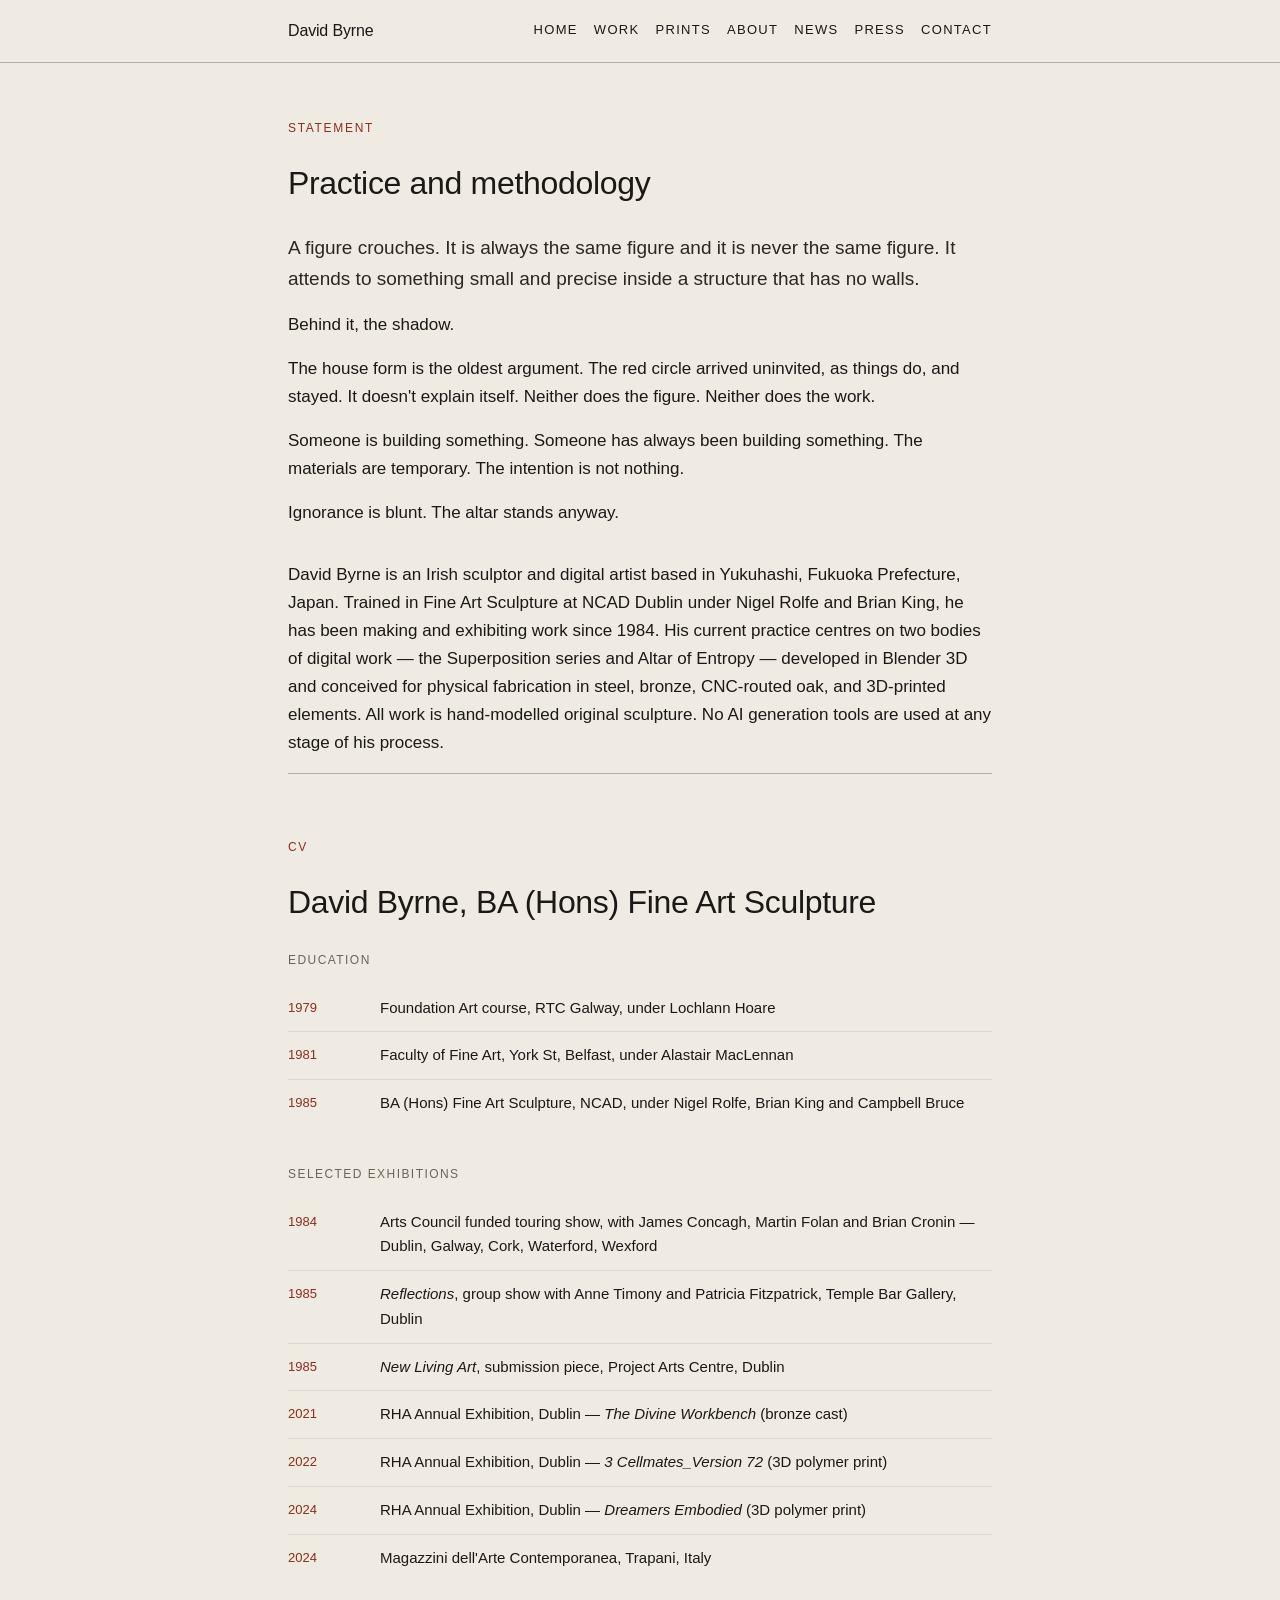
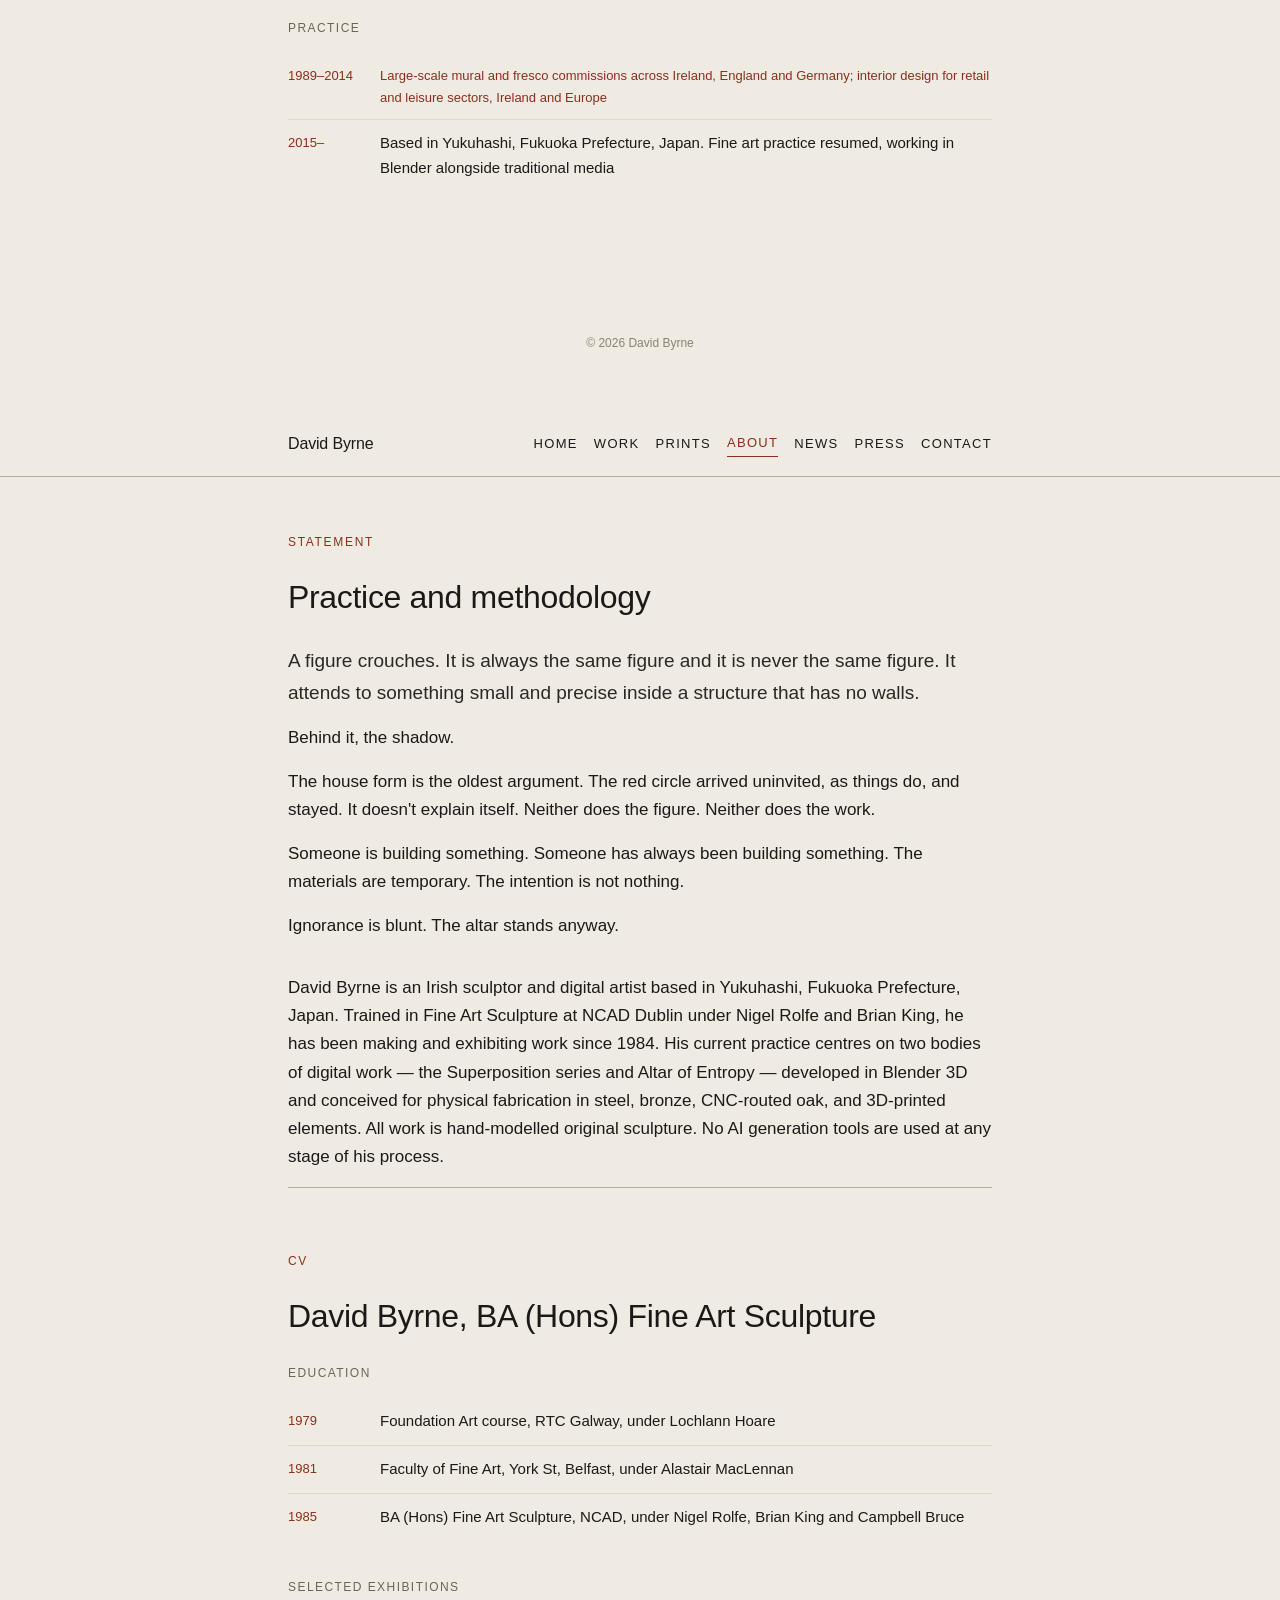
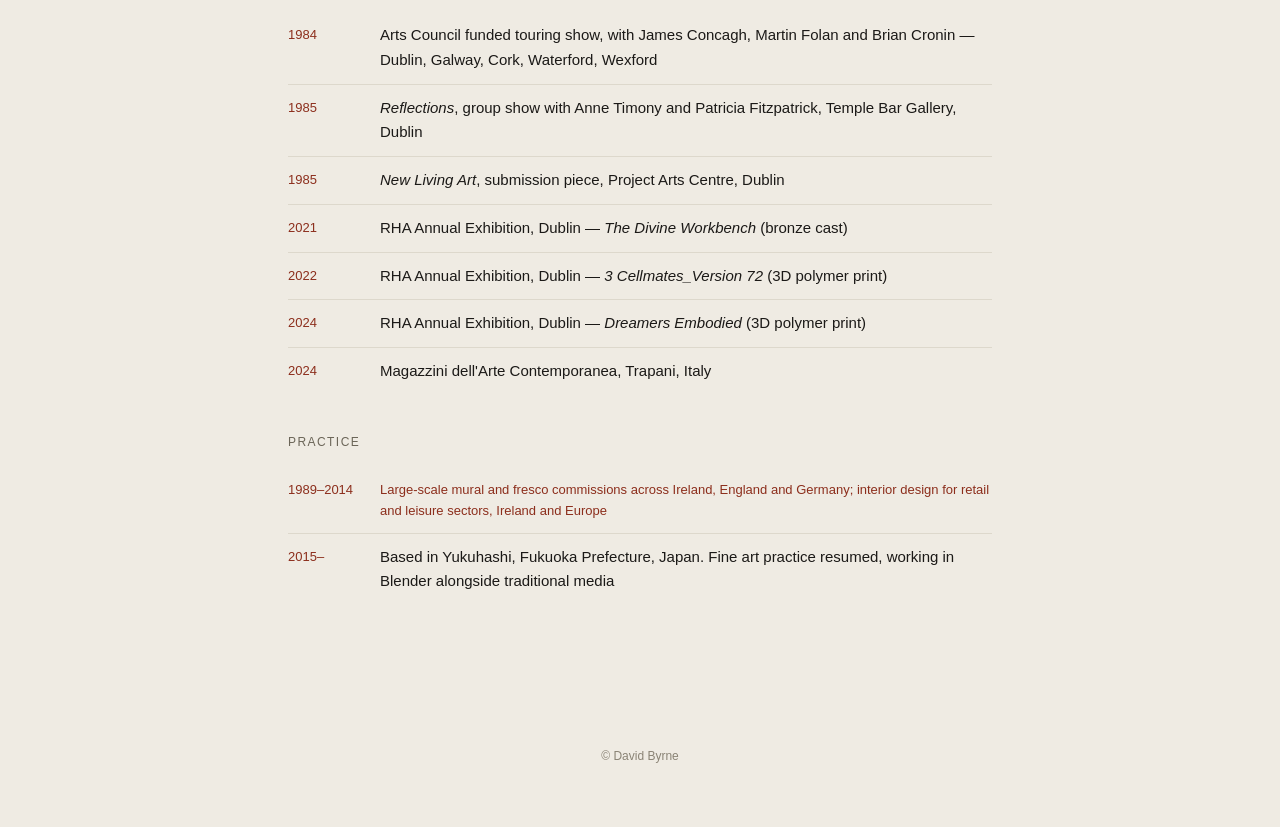
==== about.html @ a26ca807 "Update about.html" ====
<!DOCTYPE html>
<html lang="en">
<head>
<meta charset="UTF-8">
<meta name="viewport" content="width=device-width, initial-scale=1.0">
<title>About — David Byrne</title>
<meta name="description" content="David Byrne — artist statement and CV. Fine Art Sculpture, NCAD. Based in Yukuhashi, Fukuoka Prefecture, Japan.">
<link rel="stylesheet" href="style.css">
</head>
<body>

  <nav class="site-nav">
    <div class="nav-inner">
      <a href="index.html" class="nav-logo">David Byrne</a>
      <ul class="nav-links">
        <li><a href="index.html">Home</a></li>
        <li><a href="work.html">Work</a></li>
        <li><a href="prints.html">Prints</a></li>
        <li><a href="about.html">ABOUT</a></li>
        <li><a href="news.html">News</a></li>
        <li><a href="press.html">Press</a></li>
        <li><a href="contact.html">Contact</a></li>
      </ul>
    </div>
  </nav>

  <div class="wrap">

    <section id="statement" class="page-header" style="border-top:none;">
      <p class="eyebrow">Statement</p>
      <h2>Practice and methodology</h2>
      <p class="lede">A figure crouches. It is always the same figure and it is never the same figure. It attends to something small and precise inside a structure that has no walls.</p>
      <p>Behind it, the shadow.</p>
      <p>The house form is the oldest argument. The red circle arrived uninvited, as things do, and stayed. It doesn't explain itself. Neither does the figure. Neither does the work.</p>
      <p>Someone is building something. Someone has always been building something. The materials are temporary. The intention is not nothing.</p>
      <p>Ignorance is blunt. The altar stands anyway.</p>
      <p style="margin-top: 2em;">David Byrne is an Irish sculptor and digital artist based in Yukuhashi, Fukuoka Prefecture, Japan. Trained in Fine Art Sculpture at NCAD Dublin under Nigel Rolfe and Brian King, he has been making and exhibiting work since 1984. His current practice centres on two bodies of digital work — the Superposition series and Altar of Entropy — developed in Blender 3D and conceived for physical fabrication in steel, bronze, CNC-routed oak, and 3D-printed elements. All work is hand-modelled original sculpture. No AI generation tools are used at any stage of his process.</p>
    </section>

    <section id="cv">
      <p class="eyebrow">CV</p>
      <h2>David Byrne, BA (Hons) Fine Art Sculpture</h2>

      <div class="cv-group">
        <h3>Education</h3>
        <div class="cv-row"><div class="cv-year">1979</div><div class="cv-detail">Foundation Art course, RTC Galway, under Lochlann Hoare</div></div>
        <div class="cv-row"><div class="cv-year">1981</div><div class="cv-detail">Faculty of Fine Art, York St, Belfast, under Alastair MacLennan</div></div>
        <div class="cv-row"><div class="cv-year">1985</div><div class="cv-detail"><b>BA (Hons) Fine Art Sculpture</b>, NCAD, under Nigel Rolfe, Brian King and Campbell Bruce</div></div>
      </div>

      <div class="cv-group">
        <h3>Selected exhibitions</h3>
        <div class="cv-row"><div class="cv-year">1984</div><div class="cv-detail">Arts Council funded touring show, with James Concagh, Martin Folan and Brian Cronin — Dublin, Galway, Cork, Waterford, Wexford</div></div>
        <div class="cv-row"><div class="cv-year">1985</div><div class="cv-detail"><i>Reflections</i>, group show with Anne Timony and Patricia Fitzpatrick, Temple Bar Gallery, Dublin</div></div>
        <div class="cv-row"><div class="cv-year">1985</div><div class="cv-detail"><i>New Living Art</i>, submission piece, Project Arts Centre, Dublin</div></div>
        <div class="cv-row"><div class="cv-year">2021</div><div class="cv-detail">RHA Annual Exhibition, Dublin — <i>The Divine Workbench</i> (bronze cast)</div></div>
        <div class="cv-row"><div class="cv-year">2022</div><div class="cv-detail">RHA Annual Exhibition, Dublin — <i>3 Cellmates_Version 72</i> (3D polymer print)</div></div>
        <div class="cv-row"><div class="cv-year">2024</div><div class="cv-detail">RHA Annual Exhibition, Dublin — <i>Dreamers Embodied</i> (3D polymer print)</div></div>
        <div class="cv-row"><div class="cv-year">2024</div><div class="cv-detail">Magazzini dell'Arte Contemporanea, Trapani, Italy</div></div>
      </div>

      <div class="cv-group">
        <h3>Practice</h3>
        <div class="cv-row"><div class="cv-year">1989–2014</div><div class="cv-year">Large-scale mural and fresco commissions across Ireland, England and Germany; interior design for retail and leisure sectors, Ireland and Europe</div></div>
        <div class="cv-row"><div class="cv-year">2015–</div><div class="cv-detail">Based in Yukuhashi, Fukuoka Prefecture, Japan. Fine art practice resumed, working in Blender alongside traditional media</div></div>
      </div>
    </section>

  </div>

  <footer>© <span id="year"></span> David Byrne</footer>
  <script>document.getElementById('year').textContent = new Date().getFullYear();</script>

</body>
</html><!DOCTYPE html>
<html lang="en">
<head>
<meta charset="UTF-8">
<meta name="viewport" content="width=device-width, initial-scale=1.0">
<title>About — David Byrne</title>
<meta name="description" content="David Byrne — artist statement and CV. Fine Art Sculpture, NCAD. Based in Yukuhashi, Fukuoka Prefecture, Japan.">
<link rel="stylesheet" href="style.css">
</head>
<body>

  <nav class="site-nav">
    <div class="nav-inner">
      <a href="index.html" class="nav-logo">David Byrne</a>
      <ul class="nav-links">
        <li><a href="index.html">Home</a></li>
        <li><a href="work.html">Work</a></li>
        <li><a href="prints.html">Prints</a></li>
        <li><a href="about.html" class="active">About</a></li>
        <li><a href="news.html">News</a></li>
        <li><a href="press.html">Press</a></li>
        <li><a href="contact.html">Contact</a></li>
      </ul>
    </div>
  </nav>

  <div class="wrap">

    <section id="statement" class="page-header" style="border-top:none;">
      <p class="eyebrow">Statement</p>
      <h2>Practice and methodology</h2>
      <p class="lede">A figure crouches. It is always the same figure and it is never the same figure. It attends to something small and precise inside a structure that has no walls.</p>
      <p>Behind it, the shadow.</p>
      <p>The house form is the oldest argument. The red circle arrived uninvited, as things do, and stayed. It doesn't explain itself. Neither does the figure. Neither does the work.</p>
      <p>Someone is building something. Someone has always been building something. The materials are temporary. The intention is not nothing.</p>
      <p>Ignorance is blunt. The altar stands anyway.</p>
      <p style="margin-top: 2em;">David Byrne is an Irish sculptor and digital artist based in Yukuhashi, Fukuoka Prefecture, Japan. Trained in Fine Art Sculpture at NCAD Dublin under Nigel Rolfe and Brian King, he has been making and exhibiting work since 1984. His current practice centres on two bodies of digital work — the Superposition series and Altar of Entropy — developed in Blender 3D and conceived for physical fabrication in steel, bronze, CNC-routed oak, and 3D-printed elements. All work is hand-modelled original sculpture. No AI generation tools are used at any stage of his process.</p>
    </section>

    <section id="cv">
      <p class="eyebrow">CV</p>
      <h2>David Byrne, BA (Hons) Fine Art Sculpture</h2>

      <div class="cv-group">
        <h3>Education</h3>
        <div class="cv-row"><div class="cv-year">1979</div><div class="cv-detail">Foundation Art course, RTC Galway, under Lochlann Hoare</div></div>
        <div class="cv-row"><div class="cv-year">1981</div><div class="cv-detail">Faculty of Fine Art, York St, Belfast, under Alastair MacLennan</div></div>
        <div class="cv-row"><div class="cv-year">1985</div><div class="cv-detail"><b>BA (Hons) Fine Art Sculpture</b>, NCAD, under Nigel Rolfe, Brian King and Campbell Bruce</div></div>
      </div>

      <div class="cv-group">
        <h3>Selected exhibitions</h3>
        <div class="cv-row"><div class="cv-year">1984</div><div class="cv-detail">Arts Council funded touring show, with James Concagh, Martin Folan and Brian Cronin — Dublin, Galway, Cork, Waterford, Wexford</div></div>
        <div class="cv-row"><div class="cv-year">1985</div><div class="cv-detail"><i>Reflections</i>, group show with Anne Timony and Patricia Fitzpatrick, Temple Bar Gallery, Dublin</div></div>
        <div class="cv-row"><div class="cv-year">1985</div><div class="cv-detail"><i>New Living Art</i>, submission piece, Project Arts Centre, Dublin</div></div>
        <div class="cv-row"><div class="cv-year">2021</div><div class="cv-detail">RHA Annual Exhibition, Dublin — <i>The Divine Workbench</i> (bronze cast)</div></div>
        <div class="cv-row"><div class="cv-year">2022</div><div class="cv-detail">RHA Annual Exhibition, Dublin — <i>3 Cellmates_Version 72</i> (3D polymer print)</div></div>
        <div class="cv-row"><div class="cv-year">2024</div><div class="cv-detail">RHA Annual Exhibition, Dublin — <i>Dreamers Embodied</i> (3D polymer print)</div></div>
        <div class="cv-row"><div class="cv-year">2024</div><div class="cv-detail">Magazzini dell'Arte Contemporanea, Trapani, Italy</div></div>
      </div>

      <div class="cv-group">
        <h3>Practice</h3>
        <div class="cv-row"><div class="cv-year">1989–2014</div><div class="cv-year">Large-scale mural and fresco commissions across Ireland, England and Germany; interior design for retail and leisure sectors, Ireland and Europe</div></div>
        <div class="cv-row"><div class="cv-year">2015–</div><div class="cv-detail">Based in Yukuhashi, Fukuoka Prefecture, Japan. Fine art practice resumed, working in Blender alongside traditional media</div></div>
      </div>
    </section>

  </div>

  <footer>© <span id="year"></span> David Byrne</footer>
  <script>document.getElementById('year').textContent = new Date().getFullYear();</script>

</body>
</html>
---- style.css ----
:root{
  --paper: #EFEBE3;
  --ink: #1B1917;
  --oxide: #8C2E1C;
  --stone: #B7AF9F;
  --bone: #F7F4EE;
}
*{box-sizing:border-box;}
html{scroll-behavior:smooth;}
body{
  margin:0;
  background:var(--paper);
  color:var(--ink);
  font-family:Tahoma, Geneva, sans-serif;
  font-size:17px;
  line-height:1.65;
  -webkit-font-smoothing:antialiased;
}
a{color:var(--oxide);}
.wrap{max-width:760px;margin:0 auto;padding:0 28px;}

/* ---- Navigation ---- */
.site-nav{
  position:sticky;
  top:0;
  z-index:20;
  background:var(--paper);
  border-bottom:1px solid var(--stone);
}
.site-nav .nav-inner{
  max-width:760px;
  margin:0 auto;
  padding:18px 28px;
  display:flex;
  align-items:center;
  justify-content:space-between;
  flex-wrap:wrap;
  gap:12px;
}
.nav-logo{
  font-family:Tahoma, Geneva, sans-serif;
  font-weight:500;
  font-size:16px;
  color:var(--ink);
  text-decoration:none;
  letter-spacing:-0.01em;
}
.nav-links{
  display:flex;
  flex-wrap:wrap;
  gap:16px;
  list-style:none;
  margin:0;
  padding:0;
  font-size:13px;
  text-transform:uppercase;
  letter-spacing:0.1em;
}
.nav-links li{position:relative;display:flex;align-items:center;}
.nav-links a{
  color:var(--ink);
  text-decoration:none;
  padding-bottom:2px;
}
.nav-links a.active{
  color:var(--oxide);
  border-bottom:1px solid var(--oxide);
}
@media (max-width:600px){
  .site-nav .nav-inner{padding:14px 22px;}
  .nav-links{gap:12px;font-size:11px;}
}

/* ---- Hero ---- */
.hero{
  position:relative;
  padding:90px 28px 90px;
  overflow:hidden;
}
.hero-inner{
  position:relative;
  max-width:760px;
  margin:0 auto;
}
.hero-shadow{
  position:absolute;
  left:-4%;
  top:38%;
  font-family:Tahoma, Geneva, sans-serif;
  font-weight:300;
  font-size:clamp(90px, 22vw, 260px);
  color:var(--ink);
  opacity:0.06;
  letter-spacing:-0.02em;
  white-space:nowrap;
  transform:skewX(-11deg) scaleY(1.5);
  transform-origin:left top;
  pointer-events:none;
  z-index:0;
}
.signature-block{
  position:relative;
  left:50%;
  right:50%;
  margin-left:-50vw;
  margin-right:-50vw;
  width:100vw;
  margin-bottom:28px;
  z-index:1;
}
.signature-img{
  width:100%;
  max-width:100%;
  height:auto;
  display:block;
}
.hero-name{
  position:relative;
  z-index:1;
  font-family:Tahoma, Geneva, sans-serif;
  font-weight:500;
  font-size:clamp(42px, 7vw, 68px);
  line-height:1.02;
  letter-spacing:-0.01em;
  margin:0;
}
.hero-tag{
  position:relative;
  z-index:1;
  font-family:Tahoma, Geneva, sans-serif;
  font-size:13px;
  text-transform:uppercase;
  letter-spacing:0.12em;
  color:var(--oxide);
  margin:18px 0 0;
}
.hero-desc{
  position:relative;
  z-index:1;
  max-width:480px;
  margin:26px 0 0;
  color:#3a3733;
}
.hero-cta{
  position:relative;
  z-index:1;
  display:inline-block;
  margin-top:26px;
  font-family:Tahoma, Geneva, sans-serif;
  font-size:14px;
  text-transform:uppercase;
  letter-spacing:0.1em;
  color:var(--oxide);
  text-decoration:none;
  border-bottom:1px solid var(--oxide);
  padding-bottom:2px;
}

/* ---- Section rhythm ---- */
section{padding:64px 0;border-top:1px solid var(--stone);}
.page-header{padding:56px 0 0;}
.eyebrow{
  font-family:Tahoma, Geneva, sans-serif;
  font-size:12px;
  text-transform:uppercase;
  letter-spacing:0.14em;
  color:var(--oxide);
  margin:0 0 18px;
}
h2{
  font-family:Tahoma, Geneva, sans-serif;
  font-weight:500;
  font-size:32px;
  margin:0 0 22px;
  letter-spacing:-0.01em;
}
p{margin:0 0 16px;}
.lede{font-size:19px;color:#2a2724;}

/* ---- Work cards ---- */
.work-block{margin-bottom:56px;}
.work-block:last-child{margin-bottom:0;}
figure.grid-item{margin:0;}
figure.grid-item figcaption{
  font-family:Tahoma, Geneva, sans-serif;
  font-size:11px;
  color:#6b6558;
  margin-top:6px;
  letter-spacing:0.02em;
}
.work-img{
  width:100%;
  display:block;
  border:1px solid var(--stone);
  background:var(--bone);
}
.work-caption{
  font-family:Tahoma, Geneva, sans-serif;
  font-size:12px;
  color:#6b6558;
  margin:10px 0 20px;
  letter-spacing:0.02em;
}
.work-text{max-width:600px;}

/* ---- Altar of Entropy motif ---- */
.altar-motif{
  width:100%;
  aspect-ratio:16/9;
  background:var(--ink);
  border:1px solid var(--stone);
  margin-bottom:10px;
  position:relative;
  overflow:hidden;
}
.altar-motif svg{width:100%;height:100%;display:block;}
.cube-grid{
  display:grid;
  grid-template-columns:1fr 1fr 1fr;
  gap:8px;
  margin-bottom:16px;
}
.cube-grid .work-img{
  width:100%;
  aspect-ratio:16/10;
  object-fit:cover;
}
@media (max-width:600px){
  .cube-grid{grid-template-columns:1fr;}
}
.dreamers-grid{
  display:grid;
  grid-template-columns:1fr 1fr;
  gap:8px;
  margin-bottom:16px;
}
.dreamers-grid .work-img{
  width:100%;
  aspect-ratio:4/3;
  object-fit:cover;
}
@media (max-width:600px){
  .dreamers-grid{grid-template-columns:1fr;}
}
.video-frame{
  position:relative;
  width:100%;
  aspect-ratio:16/9;
  background:var(--ink);
  border:1px solid var(--stone);
  overflow:hidden;
}
.video-frame iframe{
  position:absolute;
  top:0;left:0;
  width:100%;
  height:100%;
  border:0;
}
.placeholder-note{
  font-family:Tahoma, Geneva, sans-serif;
  font-size:11px;
  color:#8a8375;
  letter-spacing:0.02em;
}

/* ---- Work index ---- */
.work-index{
  list-style:none;
  margin:0;
  padding:0;
}
.work-index li{
  border-top:1px solid var(--stone);
  padding:22px 0;
}
.work-index li:first-child{border-top:none;}
.work-index a{
  display:flex;
  justify-content:space-between;
  align-items:baseline;
  text-decoration:none;
  color:var(--ink);
  font-family:Tahoma, Geneva, sans-serif;
  font-size:20px;
}
.work-index a:hover{color:var(--oxide);}
.work-index .work-index-meta{
  font-size:12px;
  text-transform:uppercase;
  letter-spacing:0.1em;
  color:#6b6558;
}

/* ---- CV / timeline ---- */
.cv-group{margin-bottom:38px;}
.cv-group h3{
  font-family:Tahoma, Geneva, sans-serif;
  font-size:12px;
  text-transform:uppercase;
  letter-spacing:0.12em;
  color:#6b6558;
  margin:0 0 14px;
  font-weight:500;
}
.cv-row{
  display:grid;
  grid-template-columns:74px 1fr;
  gap:18px;
  padding:11px 0;
  border-bottom:1px solid #ddd8cc;
}
.cv-row:last-child{border-bottom:none;}
.cv-year{
  font-family:Tahoma, Geneva, sans-serif;
  font-size:13px;
  color:var(--oxide);
  padding-top:1px;
}
.cv-detail b{font-weight:500;}
.cv-detail{font-size:15px;}

/* ---- Contact ---- */
.contact-links{
  display:flex;
  flex-direction:column;
  gap:10px;
  font-family:Tahoma, Geneva, sans-serif;
  font-size:15px;
  margin-bottom:36px;
}
.contact-links a{text-decoration:none;border-bottom:1px solid var(--oxide);}
.contact-form{
  display:flex;
  flex-direction:column;
  gap:6px;
  max-width:520px;
}
.contact-form label{
  font-family:Tahoma, Geneva, sans-serif;
  font-size:12px;
  text-transform:uppercase;
  letter-spacing:0.1em;
  color:#6b6558;
  margin-top:14px;
}
.contact-form input[type="text"],
.contact-form input[type="email"],
.contact-form textarea{
  font-family:Tahoma, Geneva, sans-serif;
  font-size:15px;
  color:var(--ink);
  background:var(--bone);
  border:1px solid var(--stone);
  padding:10px 12px;
  resize:vertical;
}
.contact-form input:focus,
.contact-form textarea:focus{
  outline:none;
  border-color:var(--oxide);
}
.contact-form button{
  align-self:flex-start;
  margin-top:20px;
  font-family:Tahoma, Geneva, sans-serif;
  font-size:14px;
  text-transform:uppercase;
  letter-spacing:0.1em;
  color:var(--paper);
  background:var(--oxide);
  border:none;
  padding:12px 26px;
  cursor:pointer;
}
.contact-form button:hover{opacity:0.9;}

footer{
  padding:40px 28px 60px;
  font-family:Tahoma, Geneva, sans-serif;
  font-size:12px;
  color:#8a8375;
  text-align:center;
}

@media (max-width:600px){
  .hero{padding:60px 22px 60px;}
  section{padding:48px 0;}
  .wrap{padding:0 22px;}
}
---- style.css ----
:root{
  --paper: #EFEBE3;
  --ink: #1B1917;
  --oxide: #8C2E1C;
  --stone: #B7AF9F;
  --bone: #F7F4EE;
}
*{box-sizing:border-box;}
html{scroll-behavior:smooth;}
body{
  margin:0;
  background:var(--paper);
  color:var(--ink);
  font-family:Tahoma, Geneva, sans-serif;
  font-size:17px;
  line-height:1.65;
  -webkit-font-smoothing:antialiased;
}
a{color:var(--oxide);}
.wrap{max-width:760px;margin:0 auto;padding:0 28px;}

/* ---- Navigation ---- */
.site-nav{
  position:sticky;
  top:0;
  z-index:20;
  background:var(--paper);
  border-bottom:1px solid var(--stone);
}
.site-nav .nav-inner{
  max-width:760px;
  margin:0 auto;
  padding:18px 28px;
  display:flex;
  align-items:center;
  justify-content:space-between;
  flex-wrap:wrap;
  gap:12px;
}
.nav-logo{
  font-family:Tahoma, Geneva, sans-serif;
  font-weight:500;
  font-size:16px;
  color:var(--ink);
  text-decoration:none;
  letter-spacing:-0.01em;
}
.nav-links{
  display:flex;
  flex-wrap:wrap;
  gap:16px;
  list-style:none;
  margin:0;
  padding:0;
  font-size:13px;
  text-transform:uppercase;
  letter-spacing:0.1em;
}
.nav-links li{position:relative;display:flex;align-items:center;}
.nav-links a{
  color:var(--ink);
  text-decoration:none;
  padding-bottom:2px;
}
.nav-links a.active{
  color:var(--oxide);
  border-bottom:1px solid var(--oxide);
}
@media (max-width:600px){
  .site-nav .nav-inner{padding:14px 22px;}
  .nav-links{gap:12px;font-size:11px;}
}

/* ---- Hero ---- */
.hero{
  position:relative;
  padding:90px 28px 90px;
  overflow:hidden;
}
.hero-inner{
  position:relative;
  max-width:760px;
  margin:0 auto;
}
.hero-shadow{
  position:absolute;
  left:-4%;
  top:38%;
  font-family:Tahoma, Geneva, sans-serif;
  font-weight:300;
  font-size:clamp(90px, 22vw, 260px);
  color:var(--ink);
  opacity:0.06;
  letter-spacing:-0.02em;
  white-space:nowrap;
  transform:skewX(-11deg) scaleY(1.5);
  transform-origin:left top;
  pointer-events:none;
  z-index:0;
}
.signature-block{
  position:relative;
  left:50%;
  right:50%;
  margin-left:-50vw;
  margin-right:-50vw;
  width:100vw;
  margin-bottom:28px;
  z-index:1;
}
.signature-img{
  width:100%;
  max-width:100%;
  height:auto;
  display:block;
}
.hero-name{
  position:relative;
  z-index:1;
  font-family:Tahoma, Geneva, sans-serif;
  font-weight:500;
  font-size:clamp(42px, 7vw, 68px);
  line-height:1.02;
  letter-spacing:-0.01em;
  margin:0;
}
.hero-tag{
  position:relative;
  z-index:1;
  font-family:Tahoma, Geneva, sans-serif;
  font-size:13px;
  text-transform:uppercase;
  letter-spacing:0.12em;
  color:var(--oxide);
  margin:18px 0 0;
}
.hero-desc{
  position:relative;
  z-index:1;
  max-width:480px;
  margin:26px 0 0;
  color:#3a3733;
}
.hero-cta{
  position:relative;
  z-index:1;
  display:inline-block;
  margin-top:26px;
  font-family:Tahoma, Geneva, sans-serif;
  font-size:14px;
  text-transform:uppercase;
  letter-spacing:0.1em;
  color:var(--oxide);
  text-decoration:none;
  border-bottom:1px solid var(--oxide);
  padding-bottom:2px;
}

/* ---- Section rhythm ---- */
section{padding:64px 0;border-top:1px solid var(--stone);}
.page-header{padding:56px 0 0;}
.eyebrow{
  font-family:Tahoma, Geneva, sans-serif;
  font-size:12px;
  text-transform:uppercase;
  letter-spacing:0.14em;
  color:var(--oxide);
  margin:0 0 18px;
}
h2{
  font-family:Tahoma, Geneva, sans-serif;
  font-weight:500;
  font-size:32px;
  margin:0 0 22px;
  letter-spacing:-0.01em;
}
p{margin:0 0 16px;}
.lede{font-size:19px;color:#2a2724;}

/* ---- Work cards ---- */
.work-block{margin-bottom:56px;}
.work-block:last-child{margin-bottom:0;}
figure.grid-item{margin:0;}
figure.grid-item figcaption{
  font-family:Tahoma, Geneva, sans-serif;
  font-size:11px;
  color:#6b6558;
  margin-top:6px;
  letter-spacing:0.02em;
}
.work-img{
  width:100%;
  display:block;
  border:1px solid var(--stone);
  background:var(--bone);
}
.work-caption{
  font-family:Tahoma, Geneva, sans-serif;
  font-size:12px;
  color:#6b6558;
  margin:10px 0 20px;
  letter-spacing:0.02em;
}
.work-text{max-width:600px;}

/* ---- Altar of Entropy motif ---- */
.altar-motif{
  width:100%;
  aspect-ratio:16/9;
  background:var(--ink);
  border:1px solid var(--stone);
  margin-bottom:10px;
  position:relative;
  overflow:hidden;
}
.altar-motif svg{width:100%;height:100%;display:block;}
.cube-grid{
  display:grid;
  grid-template-columns:1fr 1fr 1fr;
  gap:8px;
  margin-bottom:16px;
}
.cube-grid .work-img{
  width:100%;
  aspect-ratio:16/10;
  object-fit:cover;
}
@media (max-width:600px){
  .cube-grid{grid-template-columns:1fr;}
}
.dreamers-grid{
  display:grid;
  grid-template-columns:1fr 1fr;
  gap:8px;
  margin-bottom:16px;
}
.dreamers-grid .work-img{
  width:100%;
  aspect-ratio:4/3;
  object-fit:cover;
}
@media (max-width:600px){
  .dreamers-grid{grid-template-columns:1fr;}
}
.video-frame{
  position:relative;
  width:100%;
  aspect-ratio:16/9;
  background:var(--ink);
  border:1px solid var(--stone);
  overflow:hidden;
}
.video-frame iframe{
  position:absolute;
  top:0;left:0;
  width:100%;
  height:100%;
  border:0;
}
.placeholder-note{
  font-family:Tahoma, Geneva, sans-serif;
  font-size:11px;
  color:#8a8375;
  letter-spacing:0.02em;
}

/* ---- Work index ---- */
.work-index{
  list-style:none;
  margin:0;
  padding:0;
}
.work-index li{
  border-top:1px solid var(--stone);
  padding:22px 0;
}
.work-index li:first-child{border-top:none;}
.work-index a{
  display:flex;
  justify-content:space-between;
  align-items:baseline;
  text-decoration:none;
  color:var(--ink);
  font-family:Tahoma, Geneva, sans-serif;
  font-size:20px;
}
.work-index a:hover{color:var(--oxide);}
.work-index .work-index-meta{
  font-size:12px;
  text-transform:uppercase;
  letter-spacing:0.1em;
  color:#6b6558;
}

/* ---- CV / timeline ---- */
.cv-group{margin-bottom:38px;}
.cv-group h3{
  font-family:Tahoma, Geneva, sans-serif;
  font-size:12px;
  text-transform:uppercase;
  letter-spacing:0.12em;
  color:#6b6558;
  margin:0 0 14px;
  font-weight:500;
}
.cv-row{
  display:grid;
  grid-template-columns:74px 1fr;
  gap:18px;
  padding:11px 0;
  border-bottom:1px solid #ddd8cc;
}
.cv-row:last-child{border-bottom:none;}
.cv-year{
  font-family:Tahoma, Geneva, sans-serif;
  font-size:13px;
  color:var(--oxide);
  padding-top:1px;
}
.cv-detail b{font-weight:500;}
.cv-detail{font-size:15px;}

/* ---- Contact ---- */
.contact-links{
  display:flex;
  flex-direction:column;
  gap:10px;
  font-family:Tahoma, Geneva, sans-serif;
  font-size:15px;
  margin-bottom:36px;
}
.contact-links a{text-decoration:none;border-bottom:1px solid var(--oxide);}
.contact-form{
  display:flex;
  flex-direction:column;
  gap:6px;
  max-width:520px;
}
.contact-form label{
  font-family:Tahoma, Geneva, sans-serif;
  font-size:12px;
  text-transform:uppercase;
  letter-spacing:0.1em;
  color:#6b6558;
  margin-top:14px;
}
.contact-form input[type="text"],
.contact-form input[type="email"],
.contact-form textarea{
  font-family:Tahoma, Geneva, sans-serif;
  font-size:15px;
  color:var(--ink);
  background:var(--bone);
  border:1px solid var(--stone);
  padding:10px 12px;
  resize:vertical;
}
.contact-form input:focus,
.contact-form textarea:focus{
  outline:none;
  border-color:var(--oxide);
}
.contact-form button{
  align-self:flex-start;
  margin-top:20px;
  font-family:Tahoma, Geneva, sans-serif;
  font-size:14px;
  text-transform:uppercase;
  letter-spacing:0.1em;
  color:var(--paper);
  background:var(--oxide);
  border:none;
  padding:12px 26px;
  cursor:pointer;
}
.contact-form button:hover{opacity:0.9;}

footer{
  padding:40px 28px 60px;
  font-family:Tahoma, Geneva, sans-serif;
  font-size:12px;
  color:#8a8375;
  text-align:center;
}

@media (max-width:600px){
  .hero{padding:60px 22px 60px;}
  section{padding:48px 0;}
  .wrap{padding:0 22px;}
}
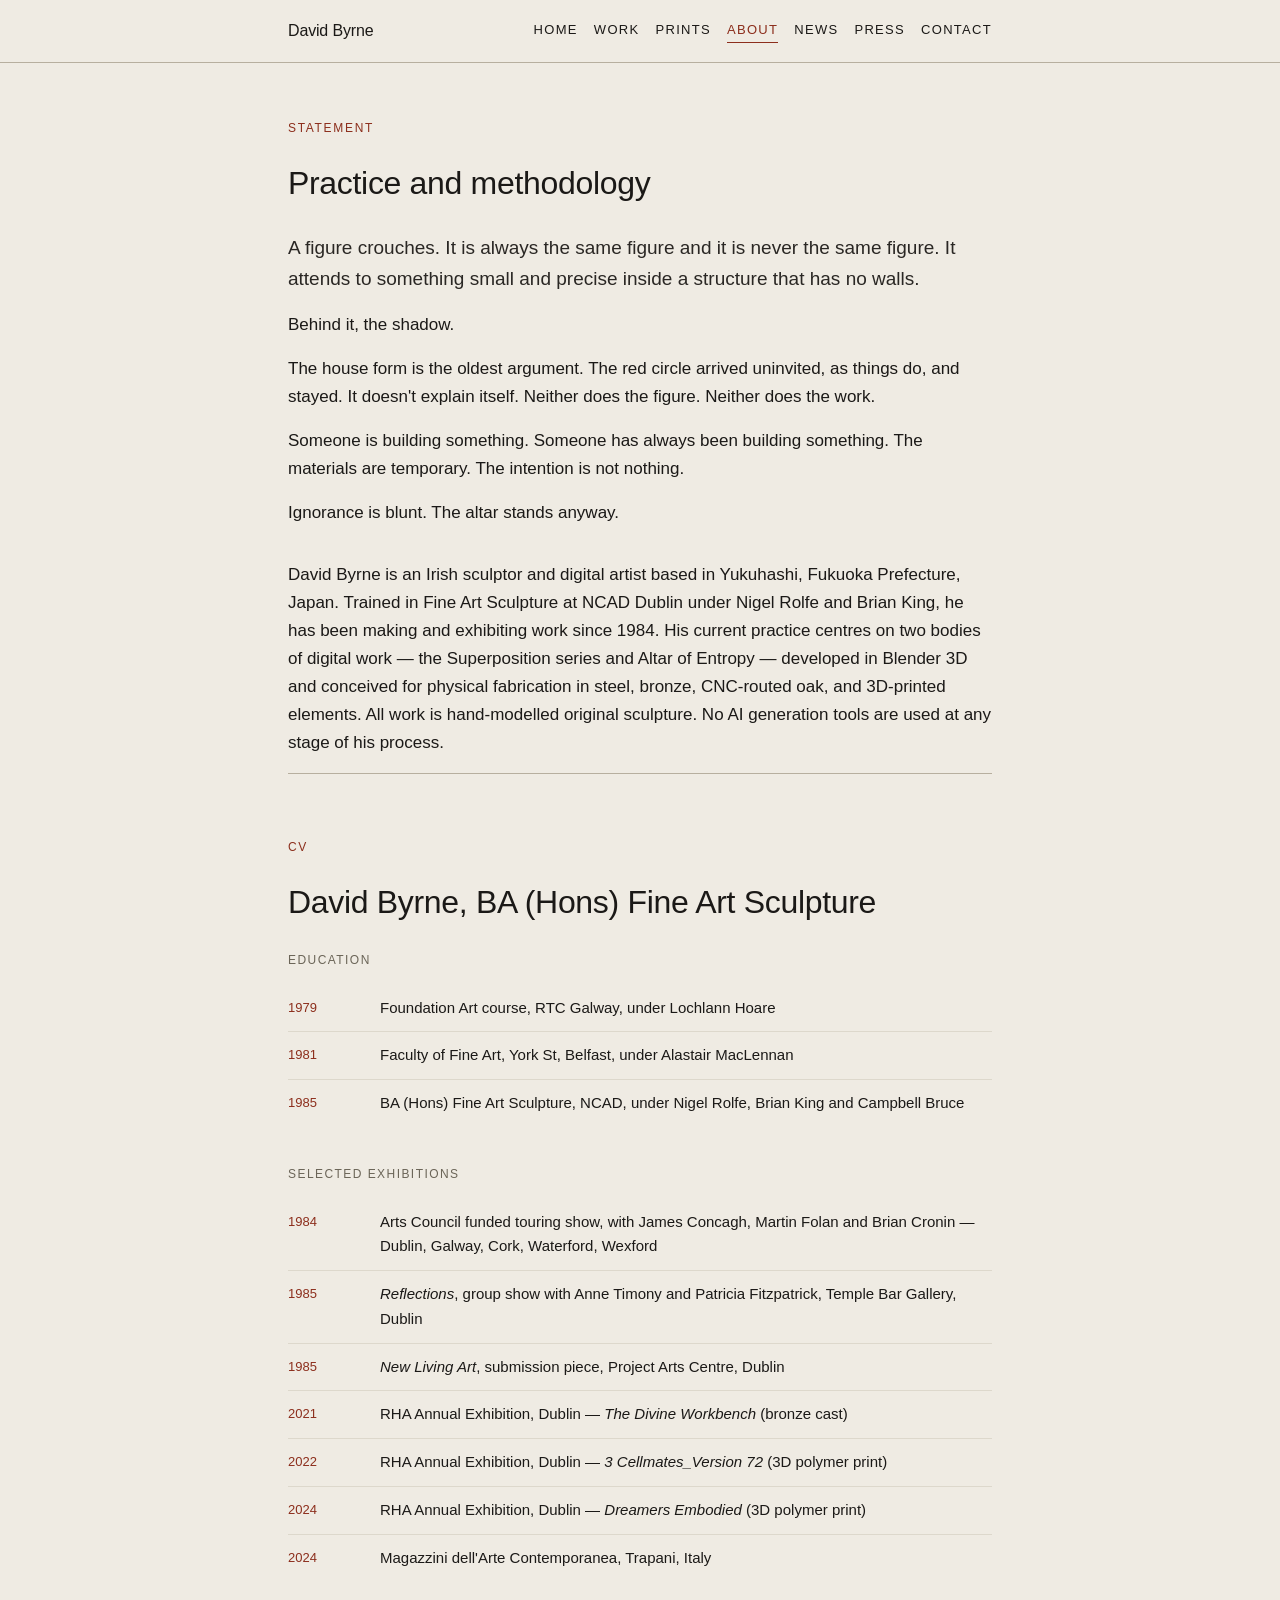
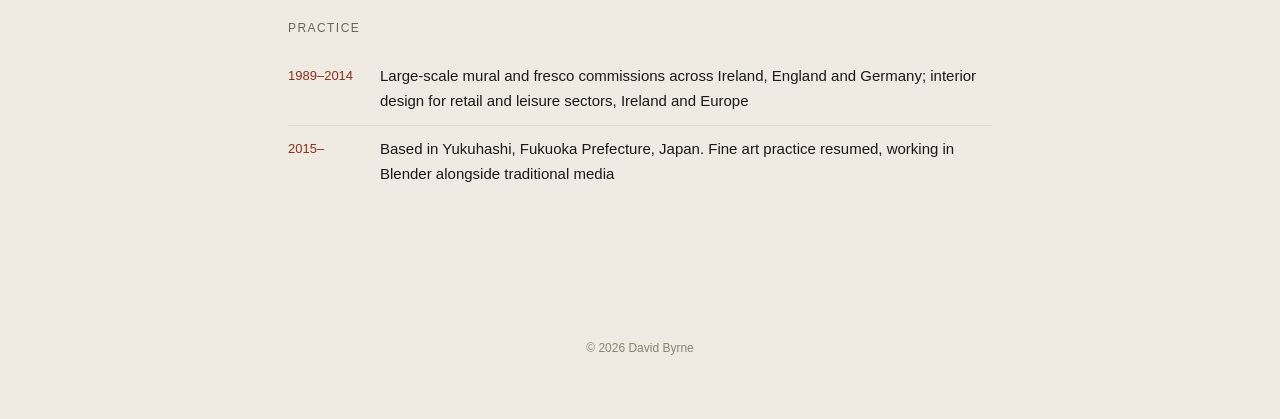
==== commit 6528cdd3: "Update about.html" ====
--- a/about.html
+++ b/about.html
@@ -1,78 +1,4 @@
 <!DOCTYPE html>
-<html lang="en">
-<head>
-<meta charset="UTF-8">
-<meta name="viewport" content="width=device-width, initial-scale=1.0">
-<title>About — David Byrne</title>
-<meta name="description" content="David Byrne — artist statement and CV. Fine Art Sculpture, NCAD. Based in Yukuhashi, Fukuoka Prefecture, Japan.">
-<link rel="stylesheet" href="style.css">
-</head>
-<body>
-
-  <nav class="site-nav">
-    <div class="nav-inner">
-      <a href="index.html" class="nav-logo">David Byrne</a>
-      <ul class="nav-links">
-        <li><a href="index.html">Home</a></li>
-        <li><a href="work.html">Work</a></li>
-        <li><a href="prints.html">Prints</a></li>
-        <li><a href="about.html">ABOUT</a></li>
-        <li><a href="news.html">News</a></li>
-        <li><a href="press.html">Press</a></li>
-        <li><a href="contact.html">Contact</a></li>
-      </ul>
-    </div>
-  </nav>
-
-  <div class="wrap">
-
-    <section id="statement" class="page-header" style="border-top:none;">
-      <p class="eyebrow">Statement</p>
-      <h2>Practice and methodology</h2>
-      <p class="lede">A figure crouches. It is always the same figure and it is never the same figure. It attends to something small and precise inside a structure that has no walls.</p>
-      <p>Behind it, the shadow.</p>
-      <p>The house form is the oldest argument. The red circle arrived uninvited, as things do, and stayed. It doesn't explain itself. Neither does the figure. Neither does the work.</p>
-      <p>Someone is building something. Someone has always been building something. The materials are temporary. The intention is not nothing.</p>
-      <p>Ignorance is blunt. The altar stands anyway.</p>
-      <p style="margin-top: 2em;">David Byrne is an Irish sculptor and digital artist based in Yukuhashi, Fukuoka Prefecture, Japan. Trained in Fine Art Sculpture at NCAD Dublin under Nigel Rolfe and Brian King, he has been making and exhibiting work since 1984. His current practice centres on two bodies of digital work — the Superposition series and Altar of Entropy — developed in Blender 3D and conceived for physical fabrication in steel, bronze, CNC-routed oak, and 3D-printed elements. All work is hand-modelled original sculpture. No AI generation tools are used at any stage of his process.</p>
-    </section>
-
-    <section id="cv">
-      <p class="eyebrow">CV</p>
-      <h2>David Byrne, BA (Hons) Fine Art Sculpture</h2>
-
-      <div class="cv-group">
-        <h3>Education</h3>
-        <div class="cv-row"><div class="cv-year">1979</div><div class="cv-detail">Foundation Art course, RTC Galway, under Lochlann Hoare</div></div>
-        <div class="cv-row"><div class="cv-year">1981</div><div class="cv-detail">Faculty of Fine Art, York St, Belfast, under Alastair MacLennan</div></div>
-        <div class="cv-row"><div class="cv-year">1985</div><div class="cv-detail"><b>BA (Hons) Fine Art Sculpture</b>, NCAD, under Nigel Rolfe, Brian King and Campbell Bruce</div></div>
-      </div>
-
-      <div class="cv-group">
-        <h3>Selected exhibitions</h3>
-        <div class="cv-row"><div class="cv-year">1984</div><div class="cv-detail">Arts Council funded touring show, with James Concagh, Martin Folan and Brian Cronin — Dublin, Galway, Cork, Waterford, Wexford</div></div>
-        <div class="cv-row"><div class="cv-year">1985</div><div class="cv-detail"><i>Reflections</i>, group show with Anne Timony and Patricia Fitzpatrick, Temple Bar Gallery, Dublin</div></div>
-        <div class="cv-row"><div class="cv-year">1985</div><div class="cv-detail"><i>New Living Art</i>, submission piece, Project Arts Centre, Dublin</div></div>
-        <div class="cv-row"><div class="cv-year">2021</div><div class="cv-detail">RHA Annual Exhibition, Dublin — <i>The Divine Workbench</i> (bronze cast)</div></div>
-        <div class="cv-row"><div class="cv-year">2022</div><div class="cv-detail">RHA Annual Exhibition, Dublin — <i>3 Cellmates_Version 72</i> (3D polymer print)</div></div>
-        <div class="cv-row"><div class="cv-year">2024</div><div class="cv-detail">RHA Annual Exhibition, Dublin — <i>Dreamers Embodied</i> (3D polymer print)</div></div>
-        <div class="cv-row"><div class="cv-year">2024</div><div class="cv-detail">Magazzini dell'Arte Contemporanea, Trapani, Italy</div></div>
-      </div>
-
-      <div class="cv-group">
-        <h3>Practice</h3>
-        <div class="cv-row"><div class="cv-year">1989–2014</div><div class="cv-year">Large-scale mural and fresco commissions across Ireland, England and Germany; interior design for retail and leisure sectors, Ireland and Europe</div></div>
-        <div class="cv-row"><div class="cv-year">2015–</div><div class="cv-detail">Based in Yukuhashi, Fukuoka Prefecture, Japan. Fine art practice resumed, working in Blender alongside traditional media</div></div>
-      </div>
-    </section>
-
-  </div>
-
-  <footer>© <span id="year"></span> David Byrne</footer>
-  <script>document.getElementById('year').textContent = new Date().getFullYear();</script>
-
-</body>
-</html><!DOCTYPE html>
 <html lang="en">
 <head>
 <meta charset="UTF-8">
@@ -135,7 +61,7 @@
 
       <div class="cv-group">
         <h3>Practice</h3>
-        <div class="cv-row"><div class="cv-year">1989–2014</div><div class="cv-year">Large-scale mural and fresco commissions across Ireland, England and Germany; interior design for retail and leisure sectors, Ireland and Europe</div></div>
+        <div class="cv-row"><div class="cv-year">1989–2014</div><div class="cv-detail">Large-scale mural and fresco commissions across Ireland, England and Germany; interior design for retail and leisure sectors, Ireland and Europe</div></div>
         <div class="cv-row"><div class="cv-year">2015–</div><div class="cv-detail">Based in Yukuhashi, Fukuoka Prefecture, Japan. Fine art practice resumed, working in Blender alongside traditional media</div></div>
       </div>
     </section>
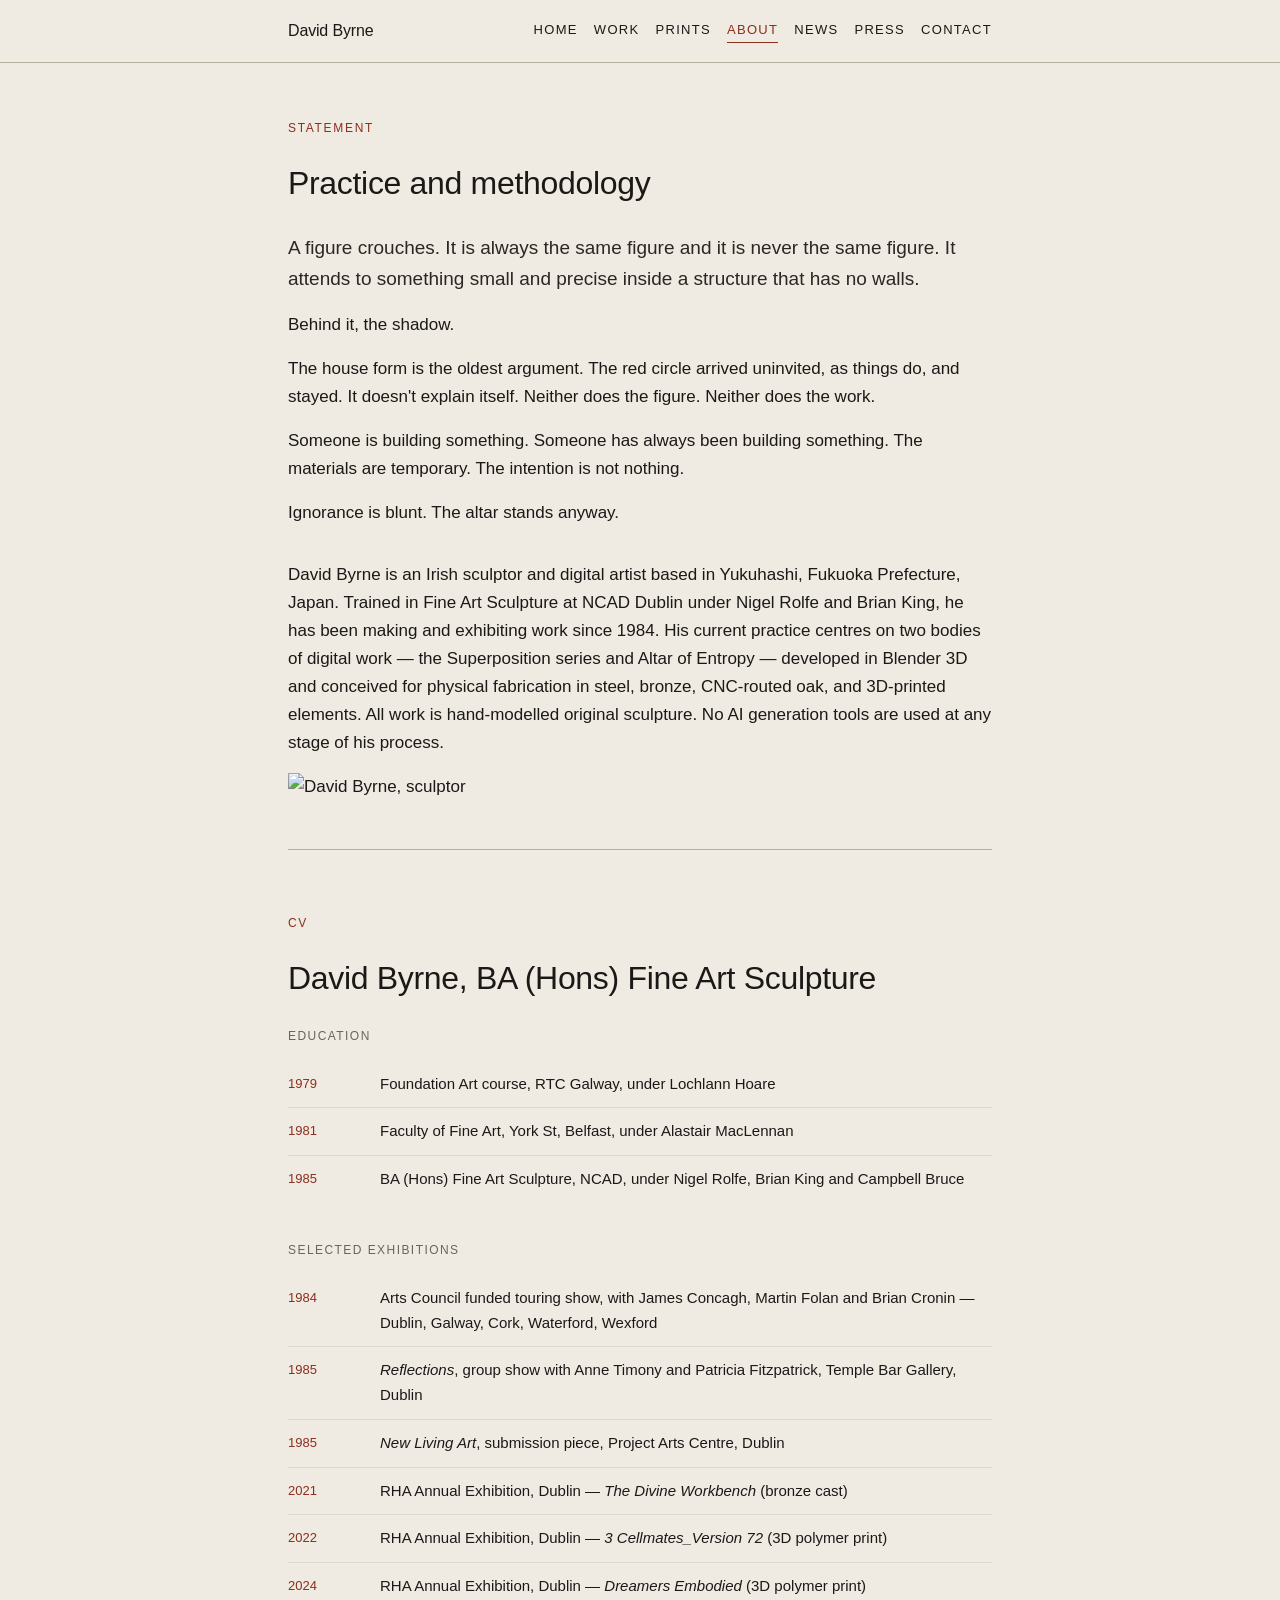
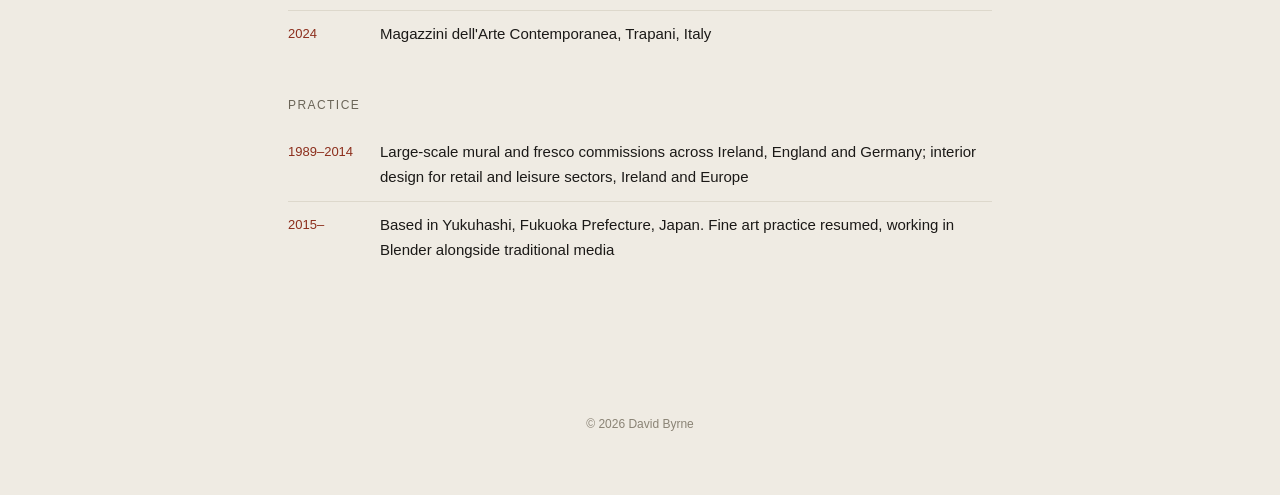
==== commit 7c5782c7: "Update about.html" ====
--- a/about.html
+++ b/about.html
@@ -37,6 +37,10 @@
       <p style="margin-top: 2em;">David Byrne is an Irish sculptor and digital artist based in Yukuhashi, Fukuoka Prefecture, Japan. Trained in Fine Art Sculpture at NCAD Dublin under Nigel Rolfe and Brian King, he has been making and exhibiting work since 1984. His current practice centres on two bodies of digital work — the Superposition series and Altar of Entropy — developed in Blender 3D and conceived for physical fabrication in steel, bronze, CNC-routed oak, and 3D-printed elements. All work is hand-modelled original sculpture. No AI generation tools are used at any stage of his process.</p>
     </section>
 
+    <figure style="margin:0 0 48px;max-width:420px;">
+      <img src="assets/slash_david.png" alt="David Byrne, sculptor" style="width:100%;display:block;">
+    </figure>
+
     <section id="cv">
       <p class="eyebrow">CV</p>
       <h2>David Byrne, BA (Hons) Fine Art Sculpture</h2>
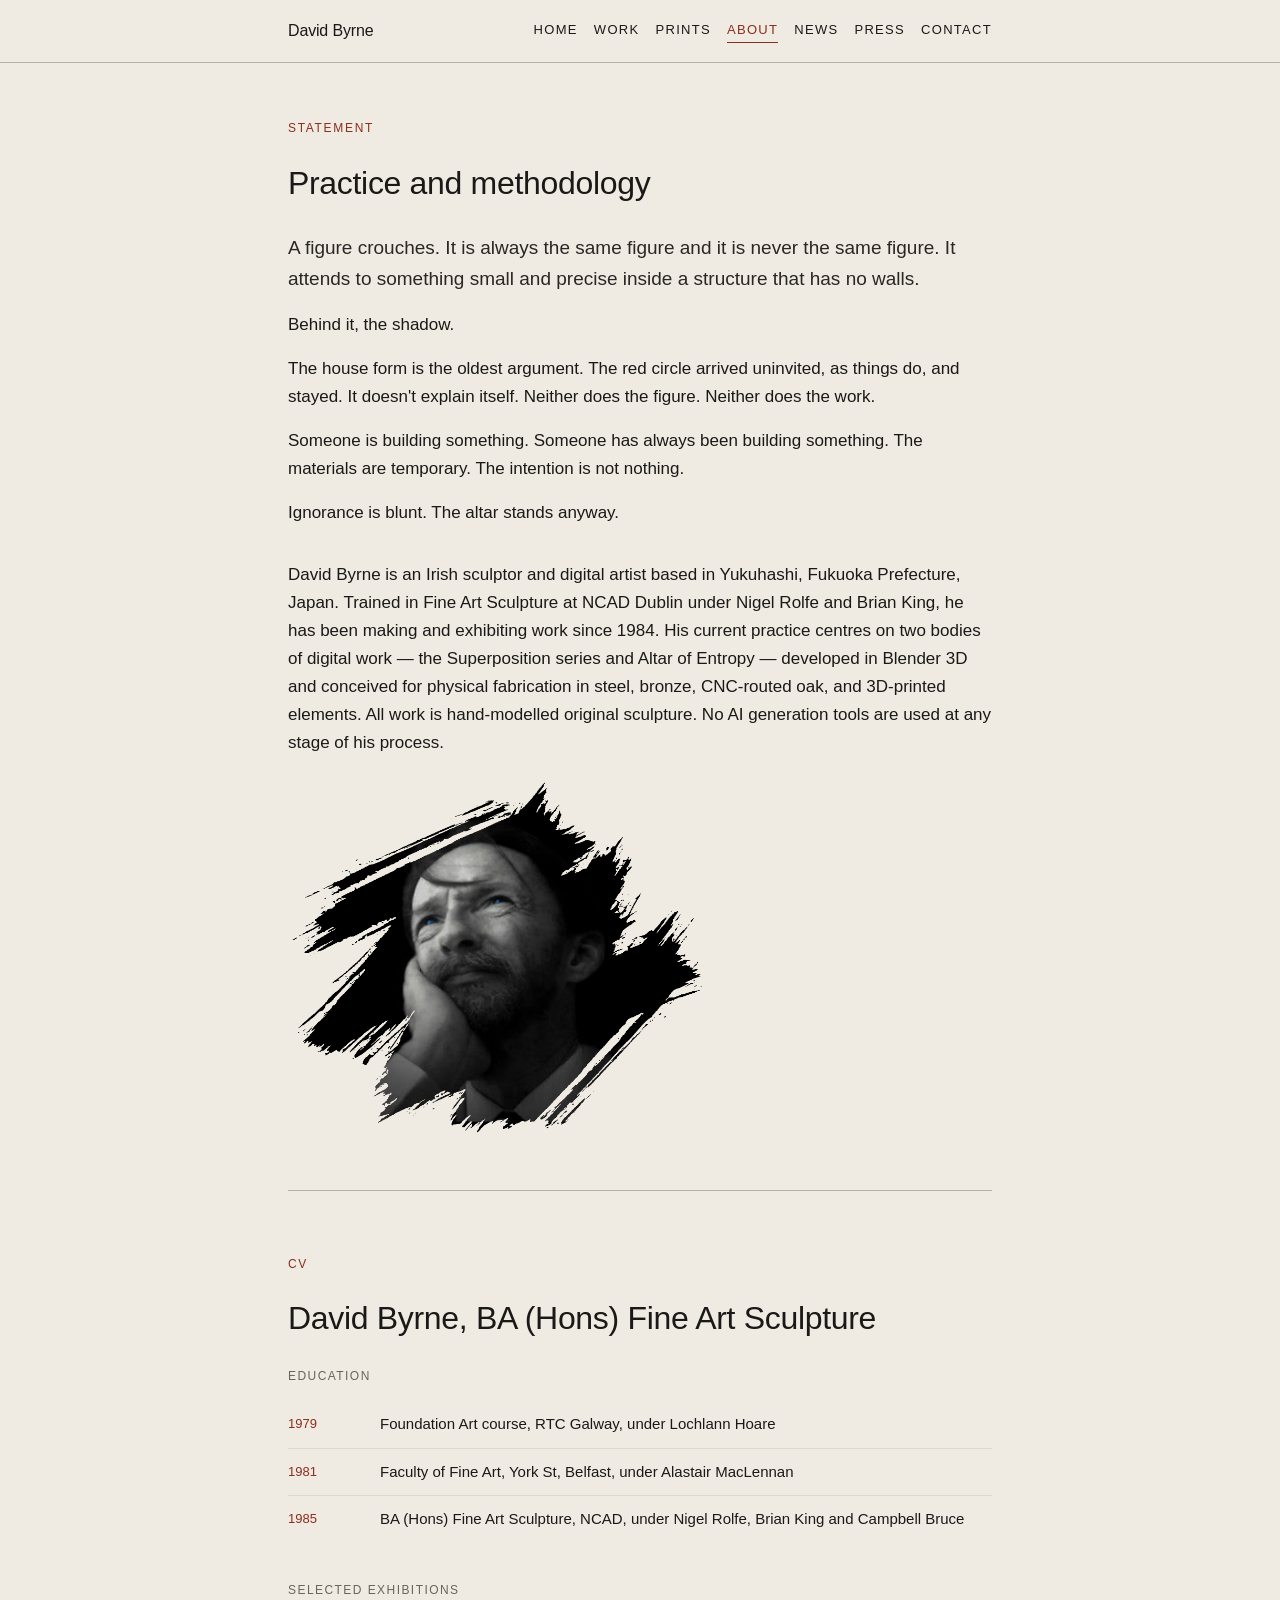
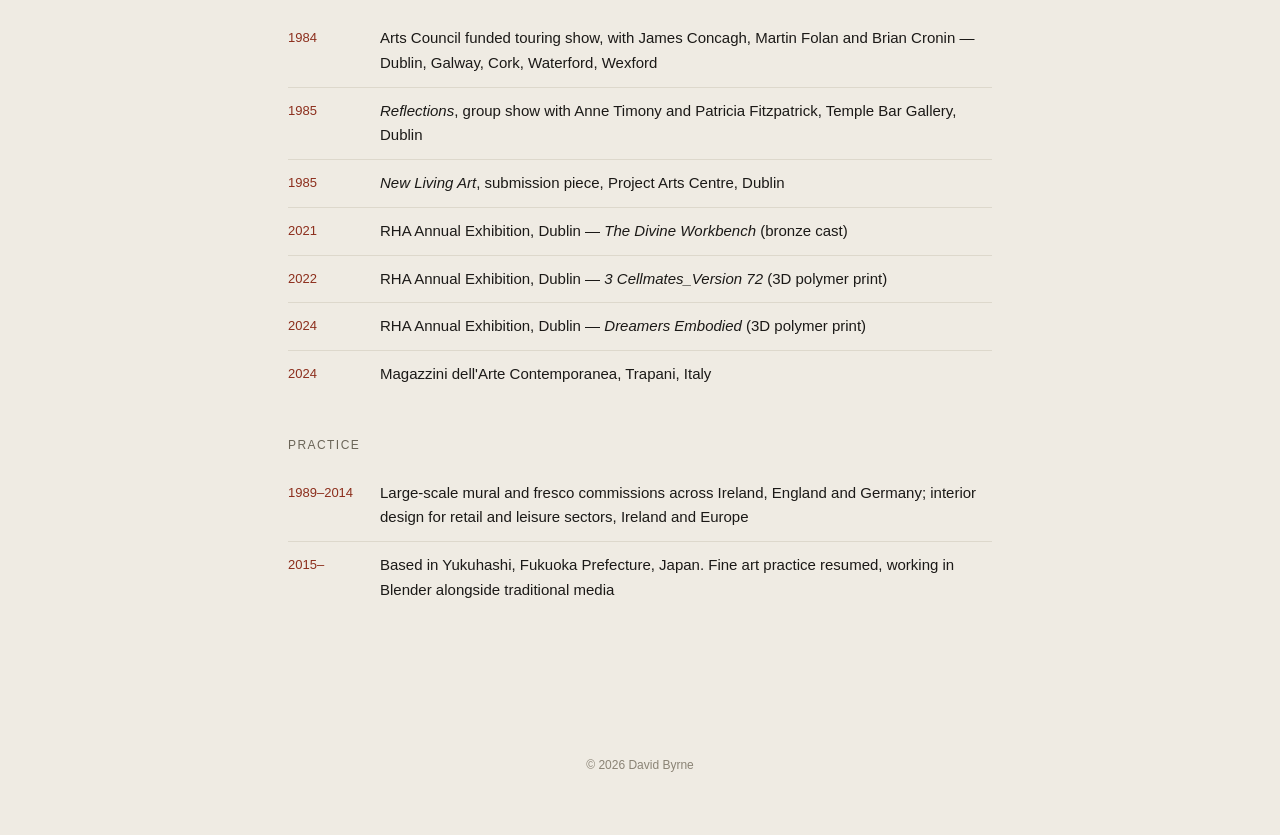
==== commit fffdf9dd: "Update about.html" ====
--- a/about.html
+++ b/about.html
@@ -38,7 +38,7 @@
     </section>
 
     <figure style="margin:0 0 48px;max-width:420px;">
-      <img src="assets/slash_david.png" alt="David Byrne, sculptor" style="width:100%;display:block;">
+      <img src="assets/slash david.png" alt="David Byrne, sculptor" style="width:100%;display:block;">
     </figure>
 
     <section id="cv">
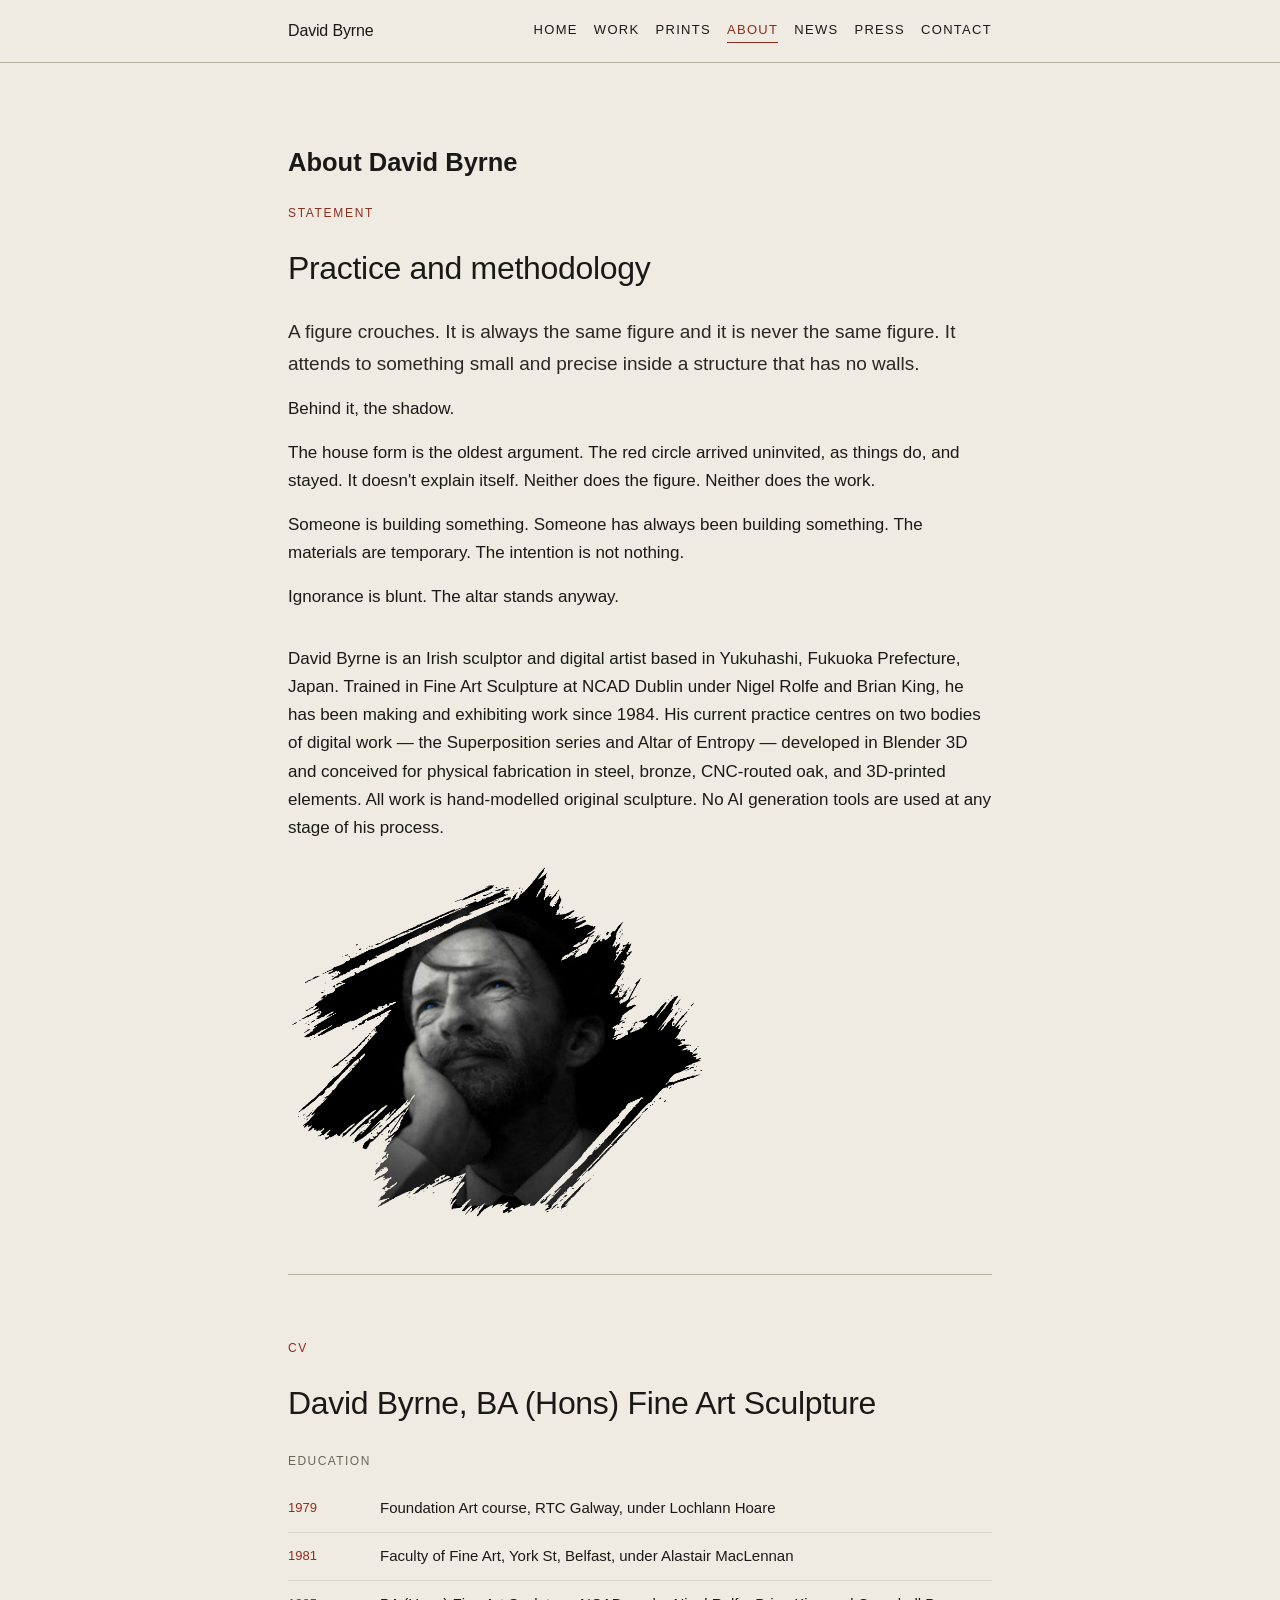
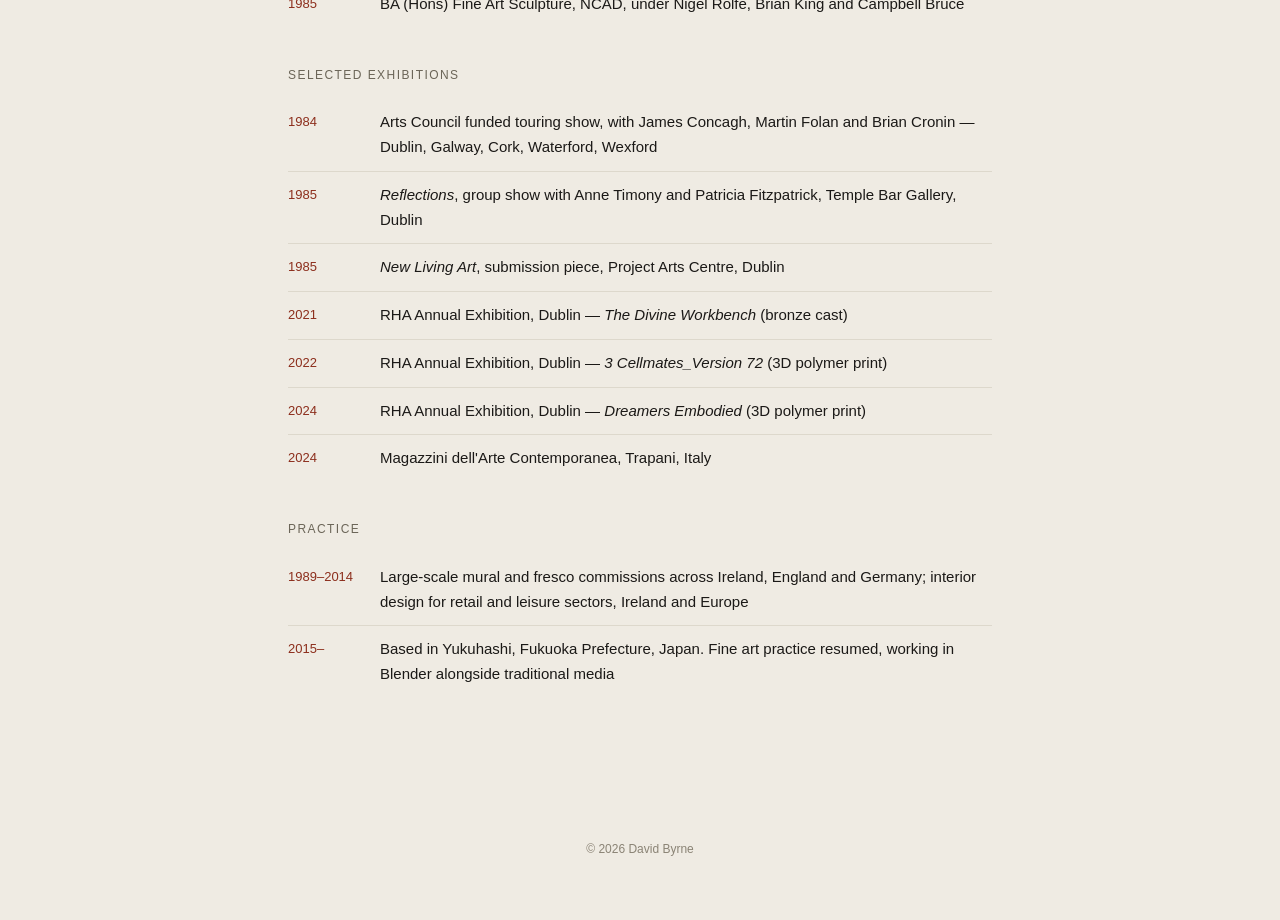
==== commit cb577c4e: "Update about.html" ====
--- a/about.html
+++ b/about.html
@@ -5,7 +5,12 @@
 <meta name="viewport" content="width=device-width, initial-scale=1.0">
 <title>About — David Byrne</title>
 <meta name="description" content="David Byrne — artist statement and CV. Fine Art Sculpture, NCAD. Based in Yukuhashi, Fukuoka Prefecture, Japan.">
+<meta property="og:title" content="About — David Byrne, Sculptor">
+<meta property="og:description" content="Artist statement and CV. Fine Art Sculpture, NCAD, under Nigel Rolfe and Brian King. Based in Yukuhashi, Japan.">
+<meta property="og:image" content="https://davidinteriors.github.io/assets/slash%20david.png">
+<meta property="og:type" content="website">
 <link rel="stylesheet" href="style.css">
+<!-- Cloudflare Web Analytics --><script type='module' src='https://static.cloudflareinsights.com/beacon.min.js' data-cf-beacon='{"token": "7802228670944456a2a3c90d2b2be461"}'></script><!-- End Cloudflare Web Analytics -->
 </head>
 <body>
 
@@ -27,6 +32,7 @@
   <div class="wrap">
 
     <section id="statement" class="page-header" style="border-top:none;">
+      <h1 class="visually-hidden">About David Byrne</h1>
       <p class="eyebrow">Statement</p>
       <h2>Practice and methodology</h2>
       <p class="lede">A figure crouches. It is always the same figure and it is never the same figure. It attends to something small and precise inside a structure that has no walls.</p>
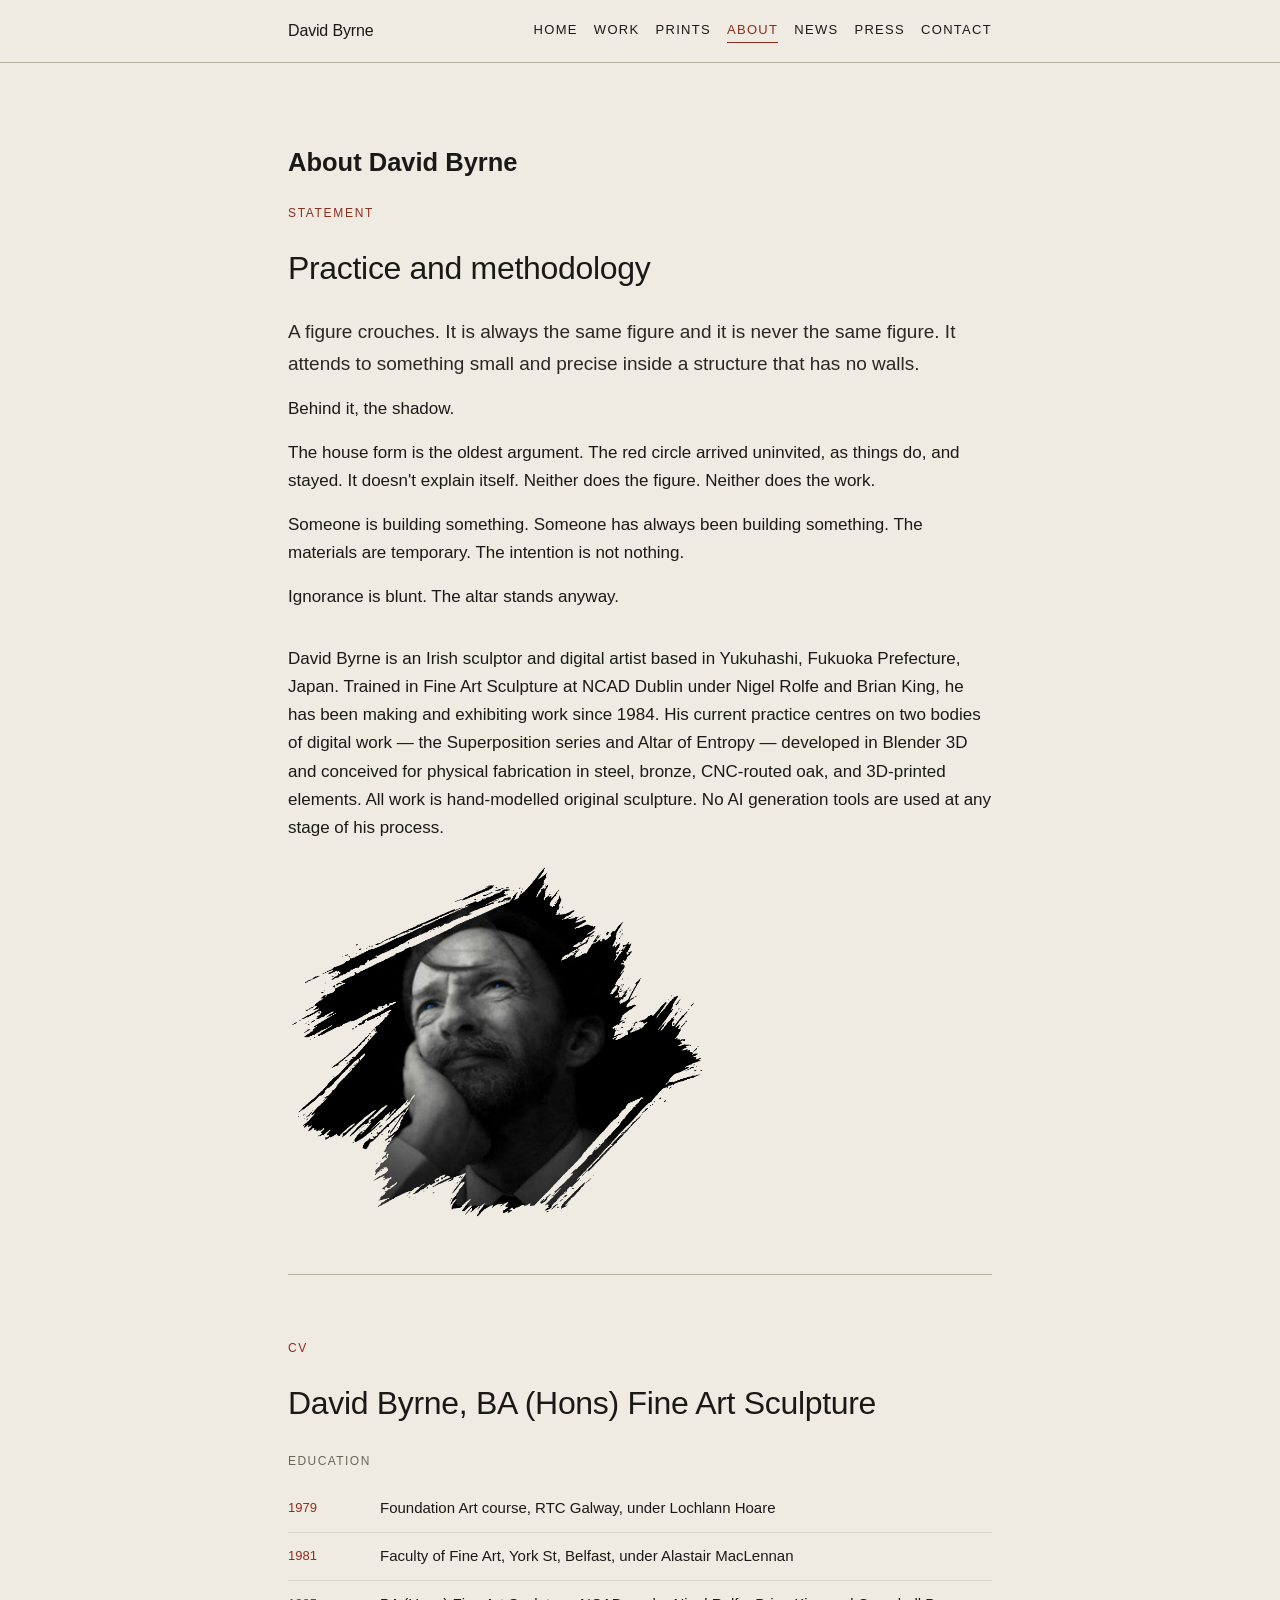
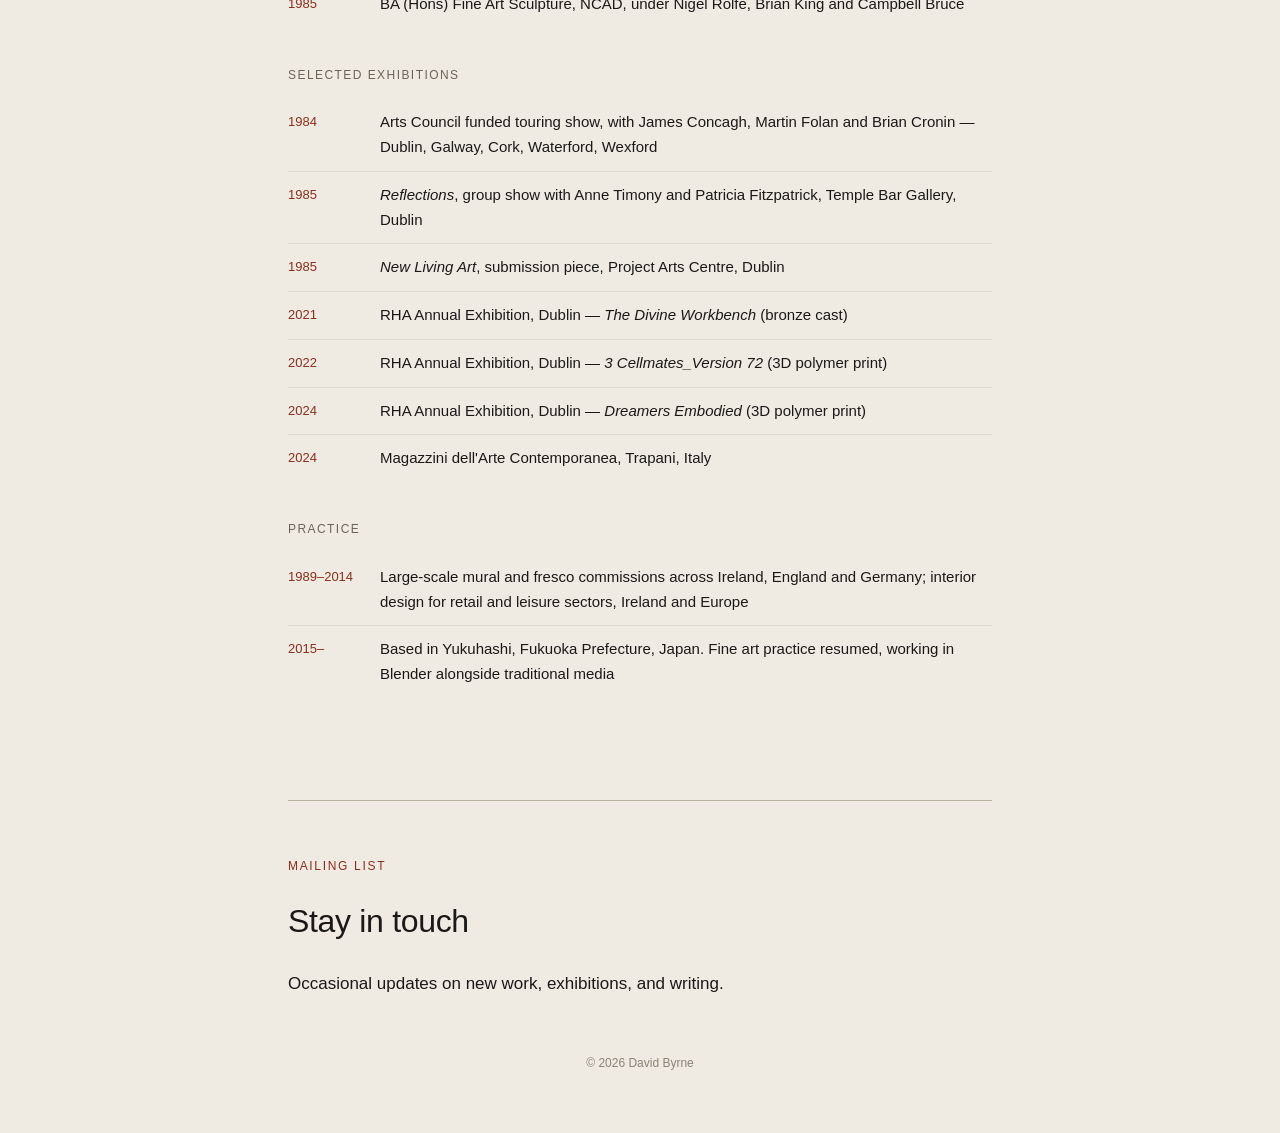
==== commit 76cd0b57: "Update about.html" ====
--- a/about.html
+++ b/about.html
@@ -76,6 +76,13 @@
       </div>
     </section>
 
+    <section id="subscribe" class="page-header">
+      <p class="eyebrow">Mailing List</p>
+      <h2>Stay in touch</h2>
+      <p>Occasional updates on new work, exhibitions, and writing.</p>
+      <script async src="https://subscribe-forms.beehiiv.com/v3/loader.js" data-beehiiv-form="7077c34b-6c6b-4b17-b77f-16a25d579a54"></script>
+    </section>
+
   </div>
 
   <footer>© <span id="year"></span> David Byrne</footer>
